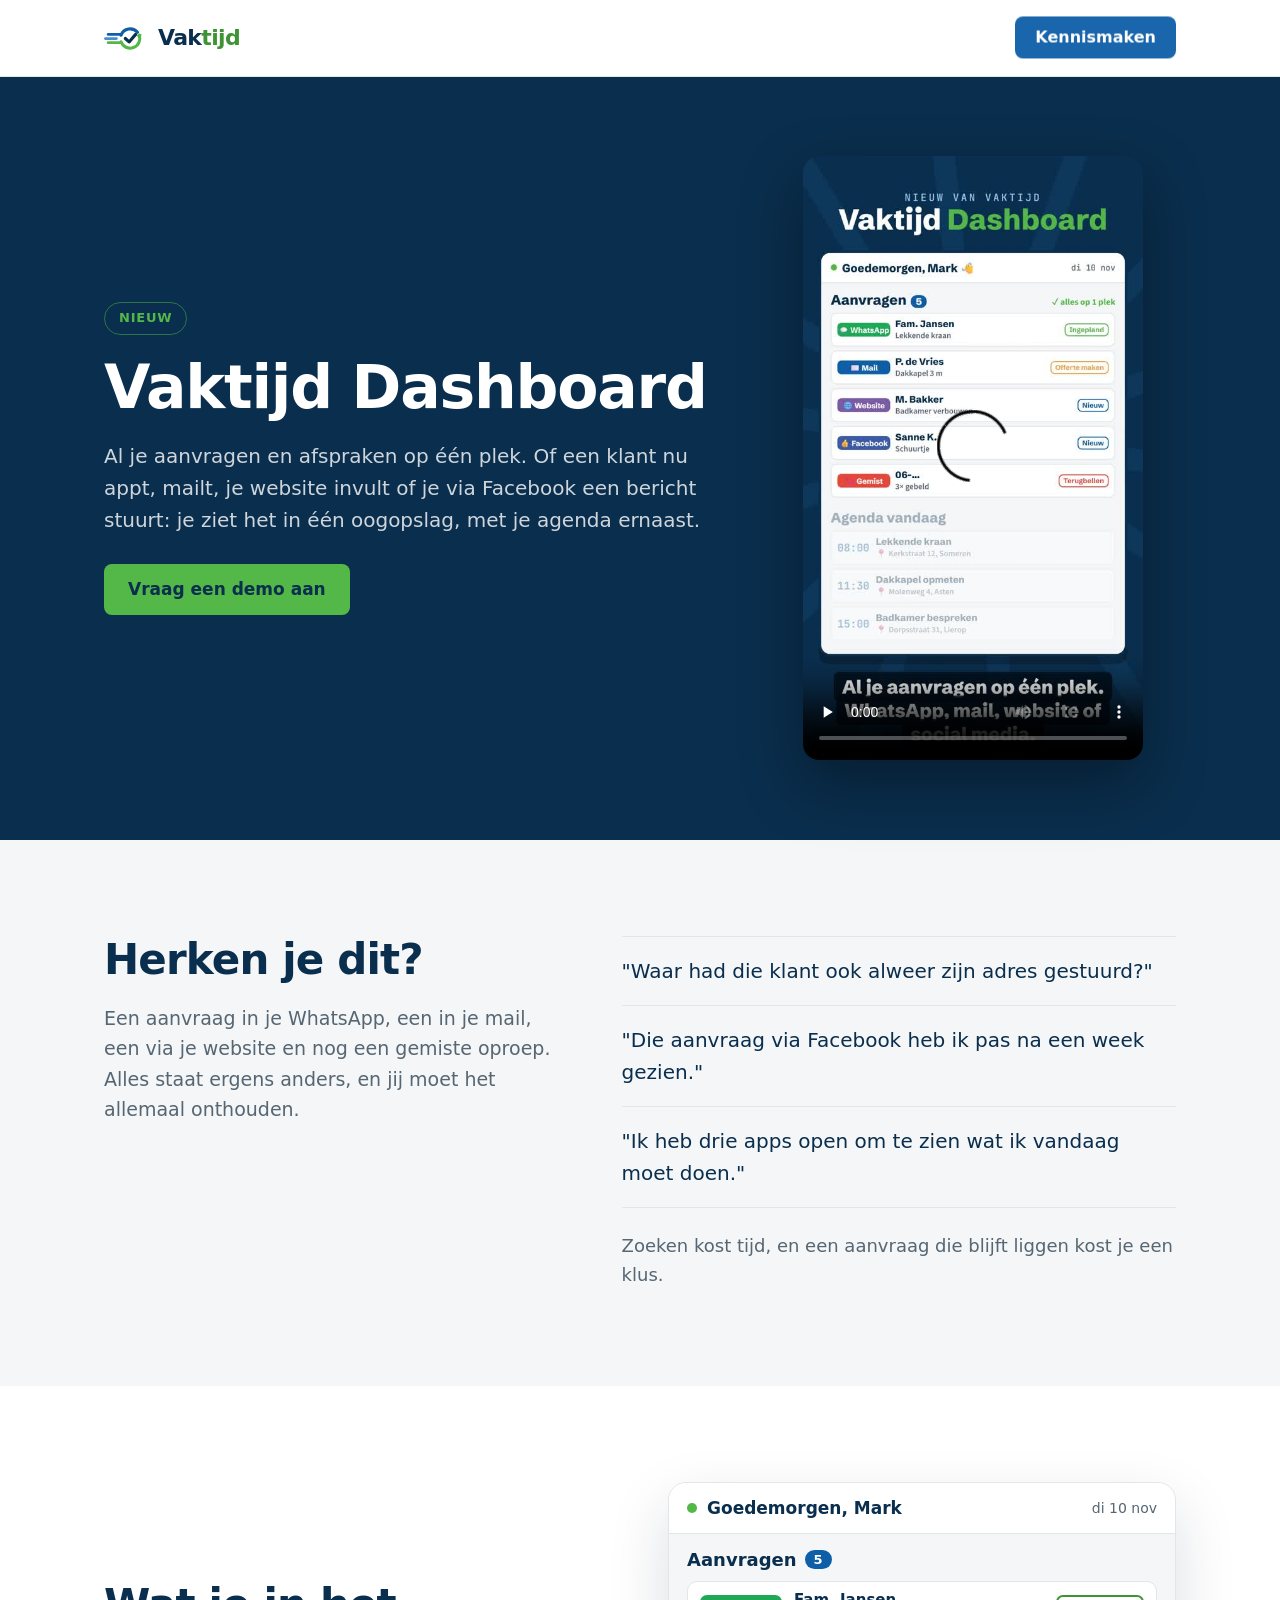
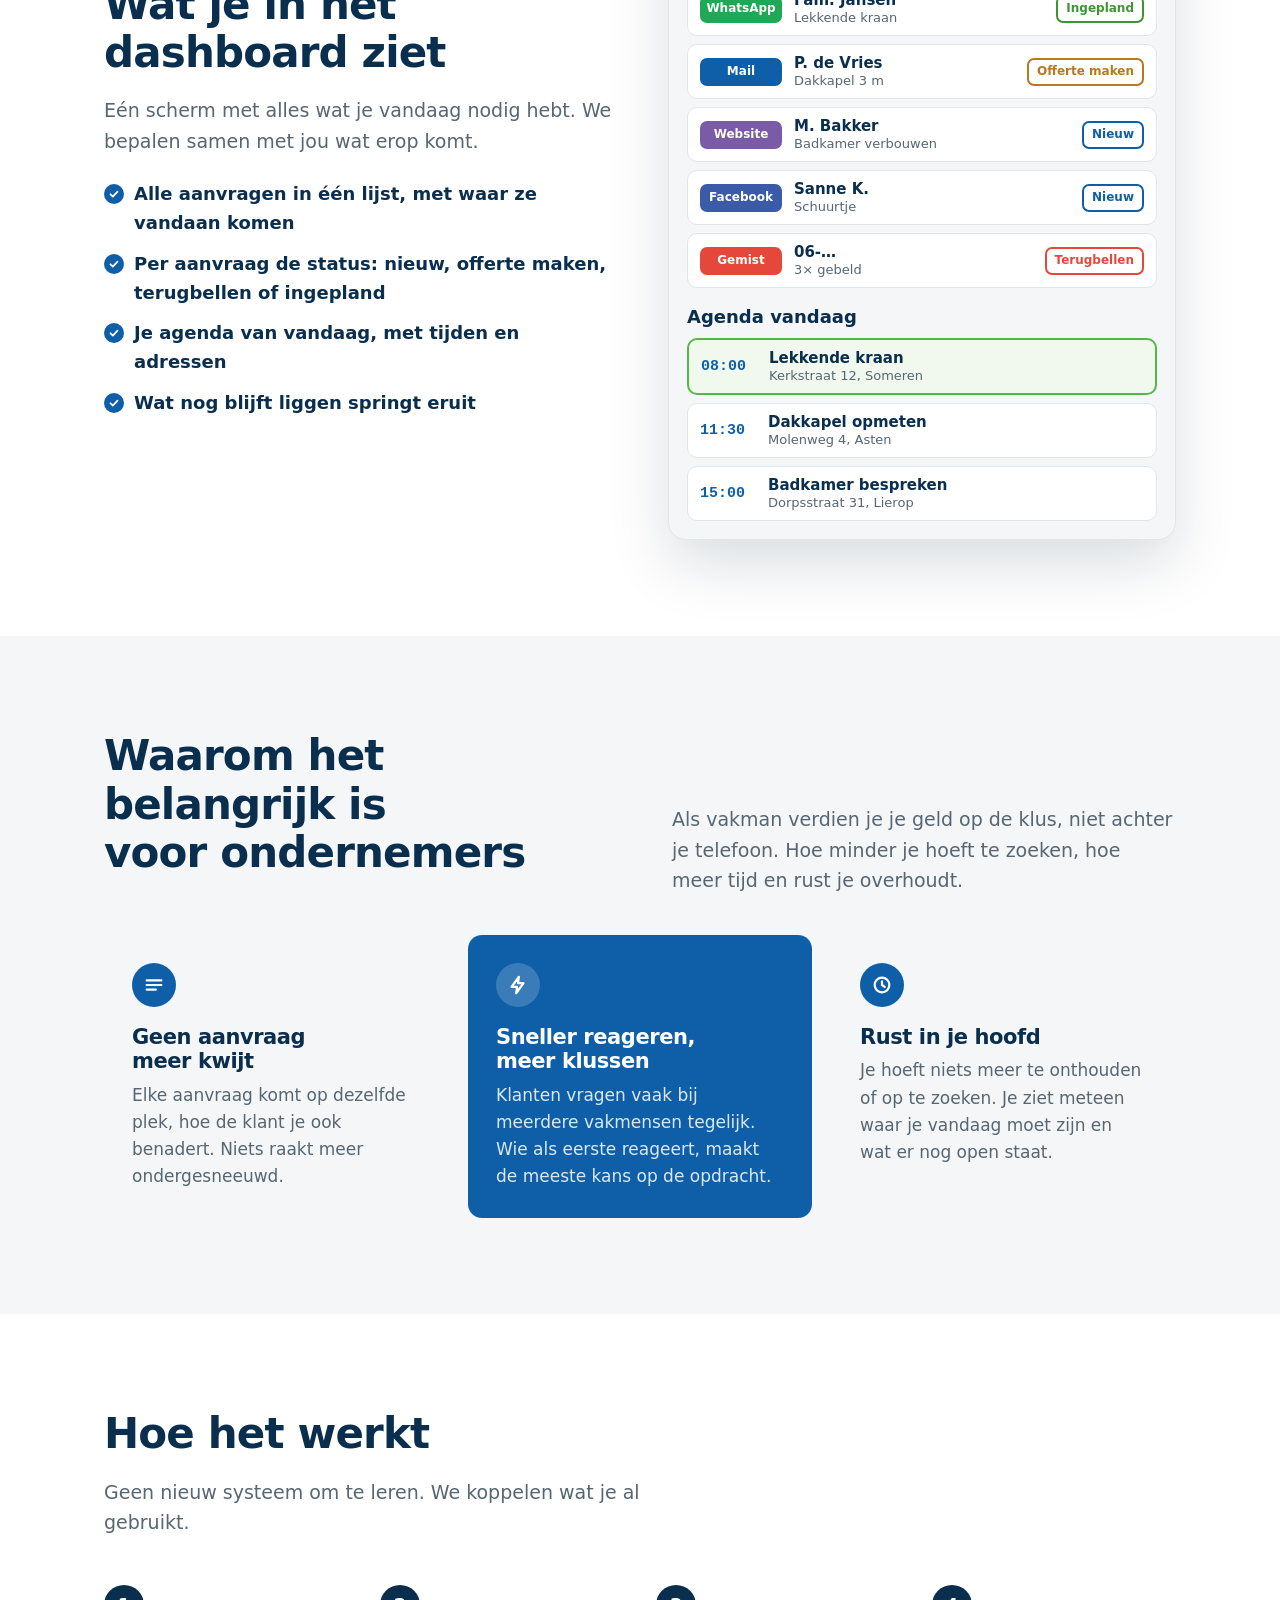
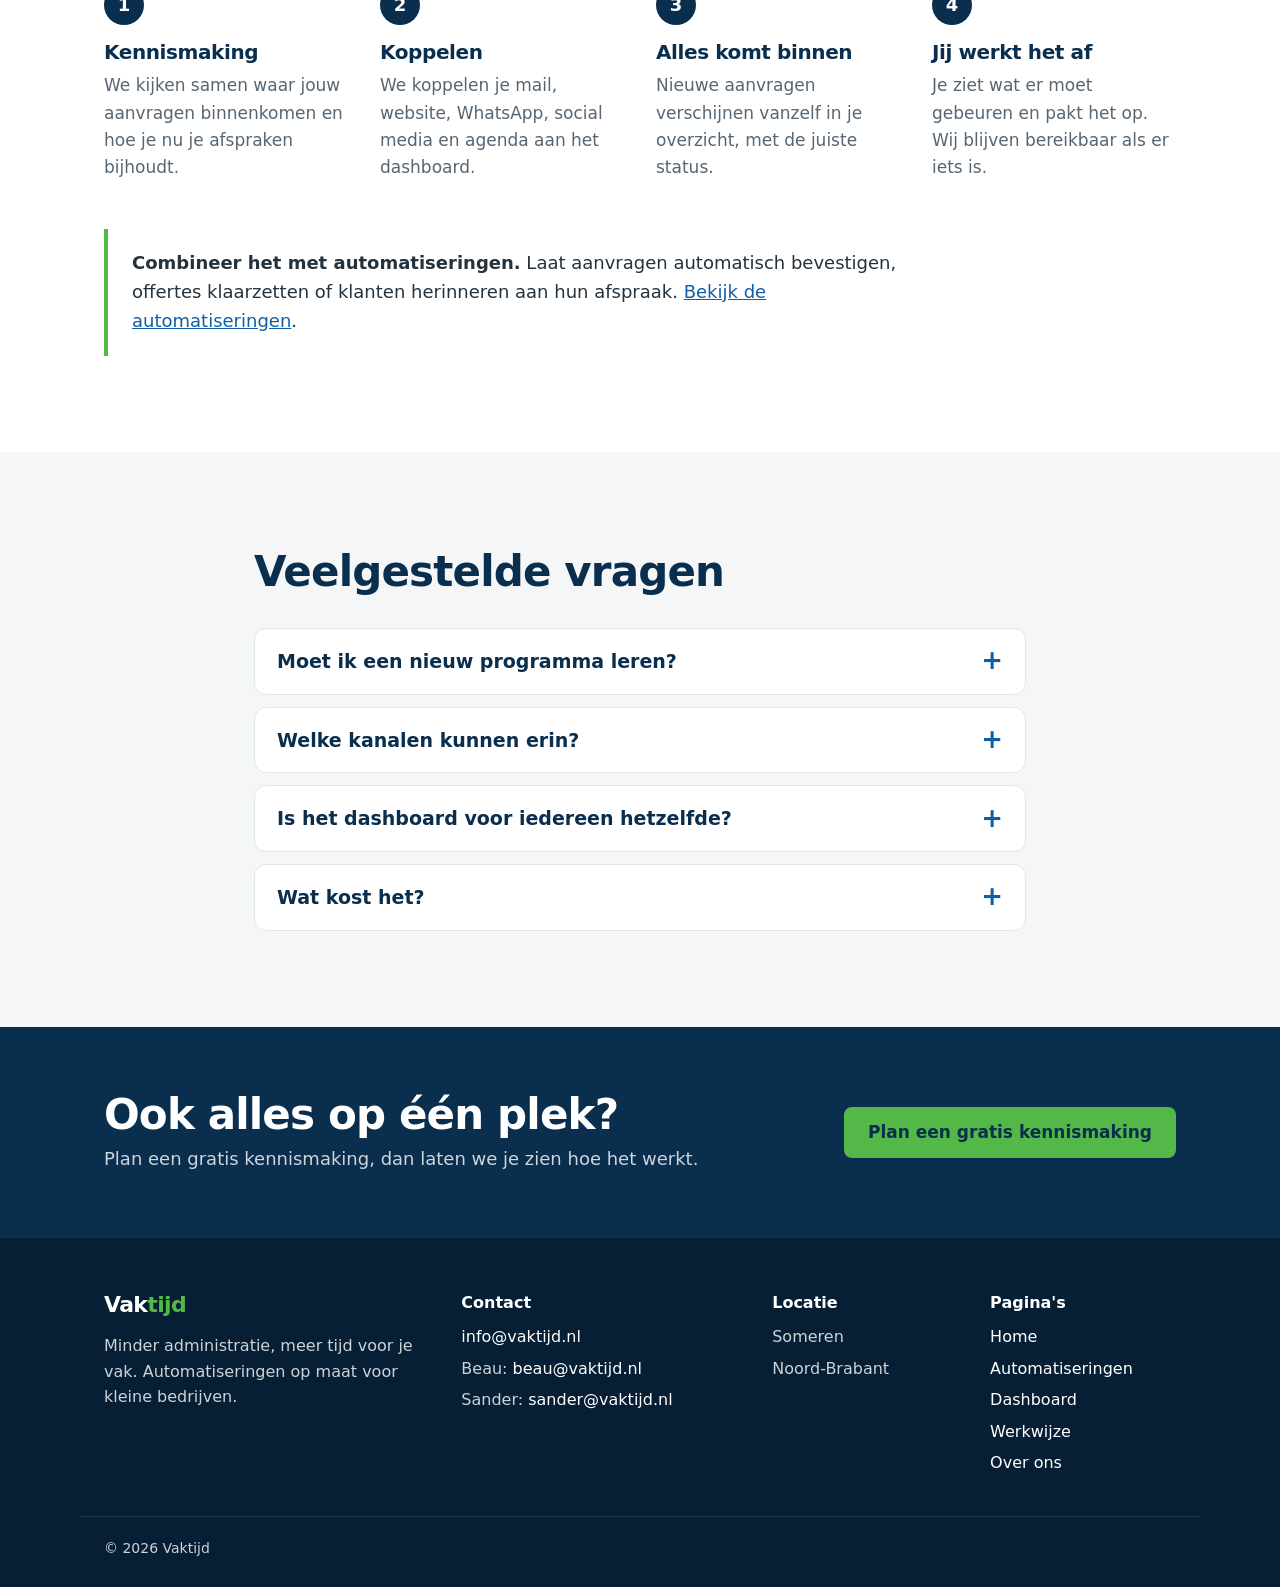
==== dashboard.html @ f00e69e8 "Nieuwe pagina's: Automatiseringen en Vaktijd Dashboard (met uitlegvideo), links in menu, footer en s" ====
<!DOCTYPE html>
<html lang="nl">
<head>
<meta charset="UTF-8">
<meta name="viewport" content="width=device-width, initial-scale=1">
<meta http-equiv="Content-Security-Policy" content="default-src 'self'; script-src 'self' https://static.cloudflareinsights.com; style-src 'self' https://fonts.googleapis.com; font-src https://fonts.gstatic.com; img-src 'self' data:; media-src 'self'; connect-src https://hook.eu1.make.com https://cloudflareinsights.com; form-action 'none'; base-uri 'self'; object-src 'none'; frame-src 'none'">
<meta name="referrer" content="strict-origin-when-cross-origin">
<meta name="theme-color" content="#0A2E4D">
<title>Vaktijd Dashboard: al je aanvragen en afspraken op één plek | Vaktijd</title>
<meta name="description" content="Aanvragen via WhatsApp, mail, je website en Facebook, plus je agenda: het Vaktijd Dashboard zet alles op één plek. Op maat gemaakt voor vakbedrijven en zzp'ers.">
<meta property="og:type" content="website">
<meta property="og:title" content="Vaktijd Dashboard: al je aanvragen en afspraken op één plek">
<meta property="og:description" content="Aanvragen via WhatsApp, mail, je website en Facebook, plus je agenda: het Vaktijd Dashboard zet alles op één plek. Op maat gemaakt voor vakbedrijven en zzp'ers.">
<link rel="canonical" href="https://vaktijd.nl/dashboard.html">
<meta property="og:url" content="https://vaktijd.nl/dashboard.html">
<meta property="og:site_name" content="Vaktijd">
<meta property="og:locale" content="nl_NL">
<meta property="og:image" content="https://vaktijd.nl/assets/vaktijd-share.jpg">
<meta property="og:image:width" content="1200">
<meta property="og:image:height" content="630">
<meta name="twitter:card" content="summary_large_image">
<link rel="icon" type="image/svg+xml" href="data:image/svg+xml,%3Csvg xmlns='http://www.w3.org/2000/svg' viewBox='0 0 64 48'%3E%3Cpath d='M24.8 19.2A14 14 0 0 1 48.7 15' fill='none' stroke='%230F5FA8' stroke-width='5' stroke-linecap='round'/%3E%3Cpath d='M24.8 28.8A14 14 0 1 0 51.2 19.2' fill='none' stroke='%2353B848' stroke-width='5' stroke-linecap='round'/%3E%3Cpath d='M31 24l5.5 5L46 18' fill='none' stroke='%230A2E4D' stroke-width='5' stroke-linecap='round' stroke-linejoin='round'/%3E%3C/svg%3E">
<link rel="preconnect" href="https://fonts.googleapis.com">
<link rel="preconnect" href="https://fonts.gstatic.com" crossorigin>
<link href="https://fonts.googleapis.com/css2?family=Schibsted+Grotesk:wght@600;700;800&family=Source+Sans+3:wght@400;600;700&display=swap" rel="stylesheet">
<link rel="stylesheet" href="style.css">
</head>
<body>

<header class="nav solid" id="nav">
  <div class="wrap nav-inner">
    <a href="./" class="brand" aria-label="Vaktijd, naar de homepage">
      <svg viewBox="0 0 64 48" aria-hidden="true">
        <path d="M6 18h17" fill="none" stroke-width="4" stroke-linecap="round" stroke="#0F5FA8"/>
        <path d="M2 24h16" fill="none" stroke-width="4" stroke-linecap="round" stroke="#4A8FD0"/>
        <path d="M6 30h17" fill="none" stroke-width="4" stroke-linecap="round" stroke="#53B848"/>
        <path d="M24.8 19.2A14 14 0 0 1 48.7 15" fill="none" stroke="#0F5FA8" stroke-width="4.5" stroke-linecap="round"/>
        <path d="M24.8 28.8A14 14 0 1 0 51.2 19.2" fill="none" stroke="#53B848" stroke-width="4.5" stroke-linecap="round"/>
        <path d="M47 19.5l7.5-2.5-1 8z" fill="#53B848"/>
        <path class="check-mark" d="M31 24l5.5 5L46 18" fill="none" stroke-width="4.5" stroke-linecap="round" stroke-linejoin="round"/>
      </svg>
      <span class="wordmark">Vak<span>tijd</span></span>
    </a>
    <button class="menu-toggle" id="menuToggle" type="button" aria-expanded="false" aria-controls="navLinks" aria-label="Menu openen"><span></span><span></span></button>
    <nav class="nav-links" id="navLinks" aria-label="Hoofdmenu">
      <a href="automatiseringen.html">Automatiseringen</a>
      <a href="dashboard.html" aria-current="page">Dashboard</a>
      <a href="werkwijze.html">Werkwijze</a>
      <a href="over-ons.html">Over ons</a>
      <a href="./#contact" class="btn btn-green">Kennismaken</a>
    </nav>
  </div>
</header>

<main id="top" class="subpage">

<section class="page-head page-head-plain">
  <div class="wrap dash-head">
    <div>
      <span class="pill pill-dark">Nieuw</span>
      <h1>Vaktijd Dashboard</h1>
      <p class="lead">Al je aanvragen en afspraken op één plek. Of een klant nu appt, mailt, je website invult of je via Facebook een bericht stuurt: je ziet het in één oogopslag, met je agenda ernaast.</p>
      <a href="./#contact" class="btn btn-green">Vraag een demo aan</a>
    </div>
    <div class="video-tall">
      <video controls preload="none" playsinline poster="assets/vaktijd-dashboard-poster.jpg">
        <source src="assets/vaktijd-dashboard.mp4" type="video/mp4">
        Je browser kan deze video niet afspelen.
      </video>
    </div>
  </div>
</section>

<section id="herken" class="soft">
  <div class="wrap two-col">
    <div>
      <h2>Herken je dit?</h2>
      <p class="intro">Een aanvraag in je WhatsApp, een in je mail, een via je website en nog een gemiste oproep. Alles staat ergens anders, en jij moet het allemaal onthouden.</p>
    </div>
    <div>
      <ul class="quotes">
        <li>"Waar had die klant ook alweer zijn adres gestuurd?"</li>
        <li>"Die aanvraag via Facebook heb ik pas na een week gezien."</li>
        <li>"Ik heb drie apps open om te zien wat ik vandaag moet doen."</li>
      </ul>
      <p class="quotes-end">Zoeken kost tijd, en een aanvraag die blijft liggen kost je een klus.</p>
    </div>
  </div>
</section>

<section id="wat">
  <div class="wrap dash-what">
    <div>
      <h2>Wat je in het dashboard ziet</h2>
      <p class="intro">Eén scherm met alles wat je vandaag nodig hebt. We bepalen samen met jou wat erop komt.</p>
      <ul class="checks checks-1">
        <li>Alle aanvragen in één lijst, met waar ze vandaan komen</li>
        <li>Per aanvraag de status: nieuw, offerte maken, terugbellen of ingepland</li>
        <li>Je agenda van vandaag, met tijden en adressen</li>
        <li>Wat nog blijft liggen springt eruit</li>
      </ul>
    </div>
    <div class="dash-mock" aria-label="Voorbeeld van het Vaktijd Dashboard" role="img">
      <div class="dm-bar"><span class="dm-dot"></span><b>Goedemorgen, Mark</b><span class="dm-date">di 10 nov</span></div>
      <div class="dm-body">
        <div class="dm-title">Aanvragen <span class="dm-count">5</span></div>
        <div class="dm-row"><span class="dm-src dm-wa">WhatsApp</span><span class="dm-main"><b>Fam. Jansen</b><small>Lekkende kraan</small></span><span class="dm-status dm-ok">Ingepland</span></div>
        <div class="dm-row"><span class="dm-src dm-mail">Mail</span><span class="dm-main"><b>P. de Vries</b><small>Dakkapel 3 m</small></span><span class="dm-status dm-warn">Offerte maken</span></div>
        <div class="dm-row"><span class="dm-src dm-web">Website</span><span class="dm-main"><b>M. Bakker</b><small>Badkamer verbouwen</small></span><span class="dm-status">Nieuw</span></div>
        <div class="dm-row"><span class="dm-src dm-fb">Facebook</span><span class="dm-main"><b>Sanne K.</b><small>Schuurtje</small></span><span class="dm-status">Nieuw</span></div>
        <div class="dm-row"><span class="dm-src dm-tel">Gemist</span><span class="dm-main"><b>06-…</b><small>3× gebeld</small></span><span class="dm-status dm-alert">Terugbellen</span></div>
        <div class="dm-title dm-title-2">Agenda vandaag</div>
        <div class="dm-row dm-agenda dm-now"><span class="dm-time">08:00</span><span class="dm-main"><b>Lekkende kraan</b><small>Kerkstraat 12, Someren</small></span></div>
        <div class="dm-row dm-agenda"><span class="dm-time">11:30</span><span class="dm-main"><b>Dakkapel opmeten</b><small>Molenweg 4, Asten</small></span></div>
        <div class="dm-row dm-agenda"><span class="dm-time">15:00</span><span class="dm-main"><b>Badkamer bespreken</b><small>Dorpsstraat 31, Lierop</small></span></div>
      </div>
    </div>
  </div>
</section>

<section id="waarom" class="soft">
  <div class="wrap">
    <div class="values-head">
      <h2>Waarom het belangrijk is voor ondernemers</h2>
      <p class="intro">Als vakman verdien je je geld op de klus, niet achter je telefoon. Hoe minder je hoeft te zoeken, hoe meer tijd en rust je overhoudt.</p>
    </div>
    <div class="values">
      <article class="value">
        <span class="value-icon"><svg viewBox="0 0 24 24" fill="none" stroke="currentColor" stroke-width="2.4" stroke-linecap="round" stroke-linejoin="round" aria-hidden="true"><path d="M4 7h16M4 12h16M4 17h10"/></svg></span>
        <h3>Geen aanvraag meer kwijt</h3>
        <p>Elke aanvraag komt op dezelfde plek, hoe de klant je ook benadert. Niets raakt meer ondergesneeuwd.</p>
      </article>
      <article class="value value-accent">
        <span class="value-icon"><svg viewBox="0 0 24 24" fill="none" stroke="currentColor" stroke-width="2.4" stroke-linecap="round" stroke-linejoin="round" aria-hidden="true"><path d="M13 3L5 14h6l-1 7 8-11h-6z"/></svg></span>
        <h3>Sneller reageren, meer klussen</h3>
        <p>Klanten vragen vaak bij meerdere vakmensen tegelijk. Wie als eerste reageert, maakt de meeste kans op de opdracht.</p>
      </article>
      <article class="value">
        <span class="value-icon"><svg viewBox="0 0 24 24" fill="none" stroke="currentColor" stroke-width="2.4" stroke-linecap="round" stroke-linejoin="round" aria-hidden="true"><circle cx="12" cy="12" r="8"/><path d="M12 8v4l3 2"/></svg></span>
        <h3>Rust in je hoofd</h3>
        <p>Je hoeft niets meer te onthouden of op te zoeken. Je ziet meteen waar je vandaag moet zijn en wat er nog open staat.</p>
      </article>
    </div>
  </div>
</section>

<section id="hoe">
  <div class="wrap">
    <h2>Hoe het werkt</h2>
    <p class="intro">Geen nieuw systeem om te leren. We koppelen wat je al gebruikt.</p>
    <ol class="steps">
      <li><h3>Kennismaking</h3><p>We kijken samen waar jouw aanvragen binnenkomen en hoe je nu je afspraken bijhoudt.</p></li>
      <li><h3>Koppelen</h3><p>We koppelen je mail, website, WhatsApp, social media en agenda aan het dashboard.</p></li>
      <li><h3>Alles komt binnen</h3><p>Nieuwe aanvragen verschijnen vanzelf in je overzicht, met de juiste status.</p></li>
      <li><h3>Jij werkt het af</h3><p>Je ziet wat er moet gebeuren en pakt het op. Wij blijven bereikbaar als er iets is.</p></li>
    </ol>
    <p class="note"><strong>Combineer het met automatiseringen.</strong> Laat aanvragen automatisch bevestigen, offertes klaarzetten of klanten herinneren aan hun afspraak. <a href="automatiseringen.html">Bekijk de automatiseringen</a>.</p>
  </div>
</section>

<section id="vragen" class="soft">
  <div class="wrap faq-wrap">
    <h2>Veelgestelde vragen</h2>
    <div class="faq">
      <details>
        <summary>Moet ik een nieuw programma leren?</summary>
        <p>Nee. Je blijft werken met de programma's die je al hebt. Het dashboard zet alleen alles op één plek, zodat je niet meer hoeft te zoeken.</p>
      </details>
      <details>
        <summary>Welke kanalen kunnen erin?</summary>
        <p>Denk aan je mail, het formulier op je website, WhatsApp, berichten via Facebook of Instagram en je agenda. Bij de kennismaking kijken we welke kanalen jij gebruikt.</p>
      </details>
      <details>
        <summary>Is het dashboard voor iedereen hetzelfde?</summary>
        <p>Nee, we maken het op maat. Een schilder heeft iets anders nodig dan een installateur of hovenier. We zetten erop wat voor jou belangrijk is.</p>
      </details>
      <details>
        <summary>Wat kost het?</summary>
        <p>Dat hangt af van wat je wilt koppelen. Je krijgt vooraf een voorstel met een vaste prijs, dus je weet waar je aan toe bent. De kennismaking is gratis.</p>
      </details>
    </div>
  </div>
</section>

<section class="cta-band">
  <div class="wrap cta-inner">
    <div>
      <h2>Ook alles op één plek?</h2>
      <p>Plan een gratis kennismaking, dan laten we je zien hoe het werkt.</p>
    </div>
    <a href="./#contact" class="btn btn-green">Plan een gratis kennismaking</a>
  </div>
</section>

</main>

<footer class="site-foot">
  <div class="wrap foot-grid">
    <div class="foot-brand">
      <span class="wordmark">Vak<span>tijd</span></span>
      <p>Minder administratie, meer tijd voor je vak. Automatiseringen op maat voor kleine bedrijven.</p>
    </div>
    <div>
      <h3>Contact</h3>
      <ul>
        <li><a href="mailto:info@vaktijd.nl">info@vaktijd.nl</a></li>
        <li>Beau: <a href="mailto:beau@vaktijd.nl">beau@vaktijd.nl</a></li>
        <li>Sander: <a href="mailto:sander@vaktijd.nl">sander@vaktijd.nl</a></li>
      </ul>
    </div>
    <div>
      <h3>Locatie</h3>
      <ul>
        <li>Someren</li>
        <li>Noord-Brabant</li>
      </ul>
    </div>
    <div>
      <h3>Pagina's</h3>
      <ul>
        <li><a href="./">Home</a></li>
        <li><a href="automatiseringen.html">Automatiseringen</a></li>
        <li><a href="dashboard.html">Dashboard</a></li>
        <li><a href="werkwijze.html">Werkwijze</a></li>
        <li><a href="over-ons.html">Over ons</a></li>
      </ul>
    </div>
  </div>
  <div class="wrap foot-bottom">© 2026 Vaktijd</div>
</footer>

<script src="main.js" defer></script>
<!-- Cloudflare Web Analytics --><script type='module' src='https://static.cloudflareinsights.com/beacon.min.js' data-cf-beacon='{"token": "0d599b2159404e5b96f59f497e83c845"}'></script><!-- End Cloudflare Web Analytics -->
</body>
</html>
---- style.css ----
:root{
  --ink:#0A2E4D;
  --ink-deep:#071F35;
  --blue:#0F5FA8;
  --blue-dark:#0B4C87;
  --blue-light:#4A8FD0;
  --green:#53B848;
  --green-dark:#3E9435;
  --text:#24323D;
  --muted:#566673;
  --soft:#F4F6F7;
  --line:#E1E6E9;
  --white:#FFFFFF;
  --on-dark:rgba(255,255,255,.8);
  --ease:cubic-bezier(0.23,1,0.32,1);
}
*{margin:0;padding:0;box-sizing:border-box;}
html{scroll-behavior:smooth;}
body{
  background:var(--white);
  color:var(--text);
  font-family:'Source Sans 3',system-ui,sans-serif;
  font-size:18px;
  line-height:1.6;
  overflow-x:hidden;
  -webkit-font-smoothing:antialiased;
}
h1,h2,h3{
  font-family:'Schibsted Grotesk',system-ui,sans-serif;
  color:var(--ink);
  line-height:1.15;
  letter-spacing:-0.02em;
  text-wrap:balance;
}
a{color:var(--blue);-webkit-tap-highlight-color:transparent;}
button{font-family:inherit;-webkit-tap-highlight-color:transparent;}
:focus-visible{outline:3px solid var(--green);outline-offset:3px;}
::selection{background:var(--green);color:var(--ink);}
.wrap{max-width:1120px;margin:0 auto;padding:0 24px;}
section{padding:96px 0;scroll-margin-top:72px;}
.soft{background:var(--soft);}

/* ---------- Knoppen ---------- */
.btn{
  display:inline-block;
  font:600 17px/1 'Source Sans 3',system-ui,sans-serif;
  padding:15px 22px;
  border-radius:8px;
  text-decoration:none;
  border:2px solid transparent;
  cursor:pointer;
  transition:background-color .25s, color .25s, border-color .25s;
}
.btn-primary{background:var(--blue);color:var(--white);}
.btn-primary:hover{background:var(--blue-dark);}
.btn-green{background:var(--green);color:var(--ink);}
.btn-green:hover{background:transparent;color:var(--green);border-color:var(--green);}
.btn-text{
  color:var(--green);
  padding:12px 0;
  font:600 17px/1 'Source Sans 3',system-ui,sans-serif;
  text-decoration:underline;
  text-decoration-thickness:1px;
  text-underline-offset:7px;
  transition:color .25s, opacity .25s;
}
.btn-text:hover{color:var(--white);opacity:.85;}

/* ---------- Navigatie ---------- */
.nav{
  position:fixed;top:0;left:0;right:0;z-index:100;
  background:linear-gradient(to bottom, rgba(7,31,53,.85), rgba(7,31,53,.35) 65%, transparent);
  transition:background-color .3s, box-shadow .3s;
}
.nav-inner{display:flex;align-items:center;justify-content:space-between;height:76px;gap:24px;}
.brand{display:flex;align-items:center;gap:10px;text-decoration:none;}
.brand svg{width:44px;height:33px;}
.wordmark{font:800 22px/1 'Schibsted Grotesk',system-ui,sans-serif;color:var(--white);letter-spacing:-0.03em;transition:color .3s;}
.wordmark span{color:var(--green);}
.nav-links{display:flex;align-items:center;gap:28px;}
.nav-links a{color:var(--white);opacity:.85;text-decoration:none;font-weight:600;font-size:16px;transition:color .25s, opacity .25s;}
.nav-links a:hover{opacity:1;color:var(--green);}
.nav-links .btn{opacity:1;color:var(--ink);padding:11px 18px;font-size:16px;}
.nav-links .btn:hover{color:var(--green);}
.check-mark{stroke:var(--white);transition:stroke .3s;}
.menu-toggle{display:none;}

.nav.solid{background:var(--white);box-shadow:0 1px 0 var(--line);}
.nav.solid .wordmark{color:var(--ink);}
.nav.solid .wordmark span{color:var(--green-dark);}
.nav.solid .check-mark{stroke:var(--ink);}
.nav.solid .nav-links a{color:var(--text);opacity:1;}
.nav.solid .nav-links a:hover{color:var(--blue);}
.nav.solid .nav-links .btn{background:var(--blue);color:var(--white);}
.nav.solid .nav-links .btn:hover{background:var(--blue-dark);border-color:transparent;color:var(--white);}

@media (prefers-reduced-motion:no-preference){
  .nav .brand{animation:navIn .6s var(--ease) .2s both;}
  .nav-links > *{animation:navIn .5s var(--ease) both;}
  .nav-links > :nth-child(1){animation-delay:.3s;}
  .nav-links > :nth-child(2){animation-delay:.4s;}
  .nav-links > :nth-child(3){animation-delay:.5s;}
  .nav-links > :nth-child(4){animation-delay:.7s;}
}
@keyframes navIn{from{opacity:0;transform:translateY(-12px);}to{opacity:1;transform:none;}}

/* ---------- Filmische opening ---------- */
.stage{
  position:relative;
  width:100%;
  height:100vh;
  height:100svh;
  min-height:360px;
  overflow:clip;
  background:var(--ink);
  color:var(--white);
  padding:0;
}
.scene{
  position:absolute;inset:0;
  width:100%;height:100%;
  pointer-events:none;
  z-index:1;
  display:block;
}
.panels{position:absolute;inset:0;z-index:3;overflow:clip;pointer-events:none;}
.panel{
  position:absolute;inset:0;
  display:flex;
  isolation:isolate;
  opacity:0;
  transition:opacity .4s ease;
}
.panel.is-active{opacity:1;pointer-events:auto;}
.panel::before{content:'';position:absolute;inset:0;z-index:-1;pointer-events:none;}
.panel-1{align-items:flex-end;justify-content:flex-start;}
.panel-1::before{background:radial-gradient(ellipse at bottom left, rgba(7,31,53,.92), rgba(7,31,53,.55) 28%, transparent 63%);}
.panel-2{align-items:flex-start;justify-content:flex-start;padding-top:76px;}
.panel-2::before{background:radial-gradient(ellipse at top left, rgba(7,31,53,.88), rgba(7,31,53,.45) 26%, transparent 62%);}
.panel-3{align-items:flex-end;justify-content:flex-start;}
.panel-3::before{background:radial-gradient(ellipse at bottom left, rgba(7,31,53,.92), rgba(7,31,53,.55) 28%, transparent 63%);}

.panel-content{position:relative;isolation:isolate;width:660px;max-width:100%;padding:64px 64px 88px;}
.panel-2 .panel-content{padding:40px 64px 64px;}
.panel-content::before{
  content:'';position:absolute;inset:0 -16px;z-index:-1;pointer-events:none;
  filter:blur(16px);
  background:radial-gradient(ellipse, rgba(7,31,53,.9) 22%, rgba(7,31,53,.72) 48%, transparent 76%);
}
.panel h1,.panel h2{
  color:var(--white);
  font-weight:800;
  font-size:clamp(2.4rem, 3.6vw, 3.4rem);
  line-height:1.06;
  margin-bottom:20px;
}
.panel h1 em,.panel h2 em{font-style:normal;color:var(--green);}
.panel p{color:var(--on-dark);font-size:clamp(1.05rem,1.25vw,1.2rem);line-height:1.6;max-width:30em;margin-bottom:28px;}

@media (prefers-reduced-motion:no-preference){
  .panel.is-active h1,.panel.is-active h2{animation:copyIn .6s var(--ease) .1s both;}
  .panel.is-active p{animation:copyIn .6s var(--ease) .25s both;}
  .panel.is-active .cta{animation:copyIn .6s var(--ease) .4s both;}
}
@keyframes copyIn{from{opacity:0;transform:translateY(20px);}to{opacity:1;transform:none;}}

/* ---------- Hoofdstuk-bediening ---------- */
.story-controls{
  position:absolute;right:40px;bottom:16px;z-index:8;
  display:flex;align-items:center;gap:14px;color:var(--green);
}
.chapters{display:flex;gap:8px;}
.chapter-btn{
  position:relative;width:40px;height:40px;border:0;background:transparent;cursor:pointer;
}
.chapter-btn::before,.chapter-btn .fill{
  content:'';position:absolute;left:0;right:0;top:19px;height:2px;background:var(--green);
}
.chapter-btn::before{opacity:.25;}
.chapter-btn[aria-current="step"]::before{opacity:.45;}
.chapter-btn .fill{transform-origin:left;transform:scaleX(0);transition:transform .2s linear;}
.play-btn{
  width:40px;height:40px;padding:10px;
  border:1px solid rgba(83,184,72,.35);
  background:rgba(7,31,53,.65);
  color:var(--green);
  border-radius:8px;
  cursor:pointer;
  display:flex;align-items:center;justify-content:center;
  transition:border-color .25s, background-color .25s;
}
.play-btn:hover{border-color:var(--green);background:var(--ink-deep);}
.play-btn svg{width:18px;height:18px;}
.play-btn[disabled]{opacity:.4;cursor:default;}

/* ---------- Beloftes onder de opening ---------- */
.promise-bar{padding:22px 0;border-bottom:1px solid var(--line);}
.promises{list-style:none;display:flex;flex-wrap:wrap;justify-content:center;gap:10px 40px;color:var(--text);font-weight:600;font-size:17px;}
.promises li{display:flex;align-items:center;gap:8px;}

/* ---------- Secties ---------- */
h2{font-size:clamp(30px,3.6vw,42px);font-weight:800;margin-bottom:18px;}
.intro{color:var(--muted);font-size:19px;max-width:32em;}
.two-col{display:grid;grid-template-columns:0.9fr 1.1fr;gap:64px;align-items:start;}
.quotes{list-style:none;}
.quotes li{font-size:20px;color:var(--ink);padding:18px 0;border-bottom:1px solid var(--line);}
.quotes li:first-child{border-top:1px solid var(--line);}
.quotes-end{margin-top:24px;color:var(--muted);}

.services{display:grid;grid-template-columns:repeat(3,1fr);gap:40px;margin-top:48px;}
.service{border-top:3px solid var(--ink);padding-top:22px;}
.service:nth-child(2){border-top-color:var(--blue);}
.service:nth-child(3){border-top-color:var(--green);}
.service h3{font-size:23px;margin-bottom:10px;}
.service p{color:var(--muted);}

.steps{list-style:none;counter-reset:stap;display:grid;grid-template-columns:repeat(4,1fr);gap:32px;margin-top:48px;}
.steps li{counter-increment:stap;}
.steps li::before{content:counter(stap);display:flex;align-items:center;justify-content:center;width:40px;height:40px;border-radius:50%;background:var(--ink);color:var(--white);font:700 18px/1 'Schibsted Grotesk',system-ui,sans-serif;margin-bottom:16px;}
.steps h3{font-size:20px;margin-bottom:8px;}
.steps p{color:var(--muted);font-size:17px;}
.note{margin-top:48px;padding:20px 24px;border-left:4px solid var(--green);background:var(--white);max-width:46em;}

/* ---------- Contact (homepage, direct onder de opening) ---------- */
.contact{background:var(--soft);}
.local h2{font-size:clamp(24px,2.6vw,32px);}
.local p{color:var(--muted);max-width:38em;}
.local p + p{margin-top:14px;}
.contact-grid{display:grid;grid-template-columns:0.85fr 1.15fr;gap:64px;align-items:start;}
.contact .promises{flex-direction:column;align-items:flex-start;justify-content:flex-start;gap:10px;margin-top:28px;}
.contact-direct{margin-top:28px;color:var(--muted);}
.contact-direct a{font-weight:600;}
.contact-form{background:var(--white);border:1px solid var(--line);border-radius:14px;padding:32px;}
.cf-grid{display:grid;grid-template-columns:1fr 1fr;gap:16px;margin-bottom:20px;}
.cf-grid label{display:flex;flex-direction:column;gap:6px;font-size:16px;font-weight:600;color:var(--ink);}
.cf-grid .cf-full{grid-column:1 / -1;}
.cf-grid input,.cf-grid textarea{font:400 17px/1.4 'Source Sans 3',system-ui,sans-serif;padding:12px 14px;border-radius:6px;border:1px solid #C9D2D8;background:var(--white);color:var(--text);transition:border-color .2s;}
.cf-grid input:focus,.cf-grid textarea:focus{border-color:var(--blue);}
.cf-grid textarea{resize:vertical;}
.cf-hp{position:absolute;left:-9999px;width:1px;height:1px;overflow:hidden;}
.cf-status{min-height:26px;margin-top:14px;color:var(--ink);}
.cf-privacy{margin-top:6px;font-size:14px;color:var(--muted);line-height:1.5;}

/* ---------- Subpagina's ---------- */
.subpage{padding-top:76px;}
.pill{display:inline-block;font-size:13px;font-weight:700;letter-spacing:.06em;text-transform:uppercase;color:var(--ink);border:1px solid var(--ink);border-radius:999px;padding:5px 14px;margin-bottom:18px;}
.pill-dark{color:var(--green);border-color:rgba(83,184,72,.5);}
.btn-outline{border-color:var(--blue);color:var(--blue);background:transparent;}
.btn-outline:hover{background:var(--blue);color:var(--white);}

.page-head{background:var(--ink);color:var(--white);padding:80px 0 140px;}
.page-head h1{color:var(--white);font-size:clamp(38px,5vw,60px);font-weight:800;margin-bottom:18px;}
.lead{font-size:20px;color:var(--on-dark);max-width:34em;}

.video-section{padding:0;}
.video-frame{margin-top:-96px;border-radius:16px;overflow:hidden;background:var(--ink-deep);box-shadow:0 24px 60px rgba(7,31,53,.25);aspect-ratio:16/9;}
.video-frame video{display:block;width:100%;height:100%;object-fit:cover;}
.video-caption{margin-top:14px;color:var(--muted);font-size:16px;text-align:center;}

.cta-band{background:var(--ink);color:var(--white);padding:64px 0;}
.cta-inner{display:flex;align-items:center;justify-content:space-between;gap:24px 48px;flex-wrap:wrap;}
.cta-band h2{color:var(--white);margin-bottom:6px;}
.cta-band p{color:var(--on-dark);}

/* Over ons */
.about-top{padding:40px 0 80px;}
.about-card{display:grid;grid-template-columns:1.05fr .95fr;gap:56px;align-items:stretch;background:var(--soft);border-radius:20px;padding:48px;}
.about-copy h1{font-size:clamp(36px,4.4vw,52px);font-weight:800;margin-bottom:18px;}
.about-copy > p{color:var(--muted);margin-bottom:14px;max-width:34em;}
.about-actions{display:flex;flex-wrap:wrap;gap:12px;margin:28px 0 36px;}
.stats{display:grid;grid-template-columns:repeat(3,1fr);gap:24px;border-top:1px solid var(--line);padding-top:28px;}
.stats dt{font:800 clamp(28px,3vw,38px)/1.1 'Schibsted Grotesk',system-ui,sans-serif;color:var(--ink);letter-spacing:-0.02em;}
.stats dd{color:var(--muted);font-size:15px;line-height:1.4;margin-top:6px;}

.portrait{position:relative;border-radius:16px;overflow:hidden;min-height:340px;aspect-ratio:4/5;background:radial-gradient(circle at 70% 25%, #0F3B61, var(--ink) 55%, var(--ink-deep));display:flex;align-items:center;justify-content:center;color:var(--white);}
.portrait b{font:800 120px/1 'Schibsted Grotesk',system-ui,sans-serif;letter-spacing:-0.04em;opacity:.9;}
.portrait span{position:absolute;left:20px;bottom:16px;font-size:14px;color:var(--on-dark);}
.portrait-photo{background:#D5D8DB;}
.portrait-photo img{position:absolute;inset:0;width:100%;height:100%;object-fit:cover;object-position:50% 25%;}
.portrait-duo{aspect-ratio:auto;}
.portrait-duo svg{width:46%;max-width:220px;}
.brand-panel{flex-direction:column;gap:28px;padding:32px;text-align:center;}
.brand-slogan{font:800 clamp(22px,2.2vw,28px)/1.2 'Schibsted Grotesk',system-ui,sans-serif;letter-spacing:-0.02em;color:var(--white);}
.brand-slogan em{font-style:normal;color:var(--green);}

.person{padding:80px 0;}
.person-grid{display:grid;grid-template-columns:.85fr 1.15fr;gap:64px;align-items:center;}
.person-flip > .portrait{order:2;}
.person-grid p{color:var(--muted);max-width:34em;}
.person-grid h2 + p ~ p{margin-top:12px;}
.checks{list-style:none;display:grid;grid-template-columns:1fr 1fr;gap:12px 24px;margin:24px 0;}
.checks li{display:flex;align-items:center;gap:10px;color:var(--blue);font-weight:600;}
.checks li::before{content:'';flex:none;width:20px;height:20px;border-radius:50%;background:var(--blue) url("data:image/svg+xml,%3Csvg xmlns='http://www.w3.org/2000/svg' viewBox='0 0 24 24'%3E%3Cpath d='M6 12.5l4 4L18 8' fill='none' stroke='white' stroke-width='3' stroke-linecap='round' stroke-linejoin='round'/%3E%3C/svg%3E") center/14px no-repeat;}
.person-mail a{font-weight:600;}

.values-head{display:grid;grid-template-columns:1fr 1fr;gap:24px 64px;align-items:end;margin-bottom:40px;}
.values{display:grid;grid-template-columns:repeat(3,1fr);gap:20px;}
.value{background:var(--soft);border-radius:14px;padding:28px;}
.value h3{font-size:21px;margin:18px 0 8px;}
.value p{color:var(--muted);font-size:17px;}
.value-icon{display:flex;align-items:center;justify-content:center;width:44px;height:44px;border-radius:50%;background:var(--blue);color:var(--white);}
.value-icon svg{width:22px;height:22px;}
.value-accent{background:var(--blue);}
.value-accent h3{color:var(--white);}
.value-accent p{color:rgba(255,255,255,.85);}
.value-accent .value-icon{background:rgba(255,255,255,.18);}

/* Automatiseringen + Dashboard */
.page-head-plain{padding:80px 0;}
.steps-3{grid-template-columns:repeat(3,1fr);}
.auto-grid{display:grid;grid-template-columns:repeat(3,1fr);gap:20px;margin-top:48px;}
.auto-card{background:var(--white);border:1px solid var(--line);border-top:3px solid var(--blue);border-radius:14px;padding:28px;display:flex;flex-direction:column;gap:12px;}
.auto-card:nth-child(3n+2){border-top-color:var(--green);}
.auto-card:nth-child(3n){border-top-color:var(--ink);}
.auto-card h3{font-size:21px;}
.auto-card p{font-size:17px;color:var(--muted);}
.auto-nu strong{color:var(--ink);}
.auto-straks strong{color:var(--green-dark);}
.auto-card-accent{background:var(--blue);border-color:var(--blue);}
.auto-card-accent h3{color:var(--white);}
.auto-card-accent p{color:rgba(255,255,255,.85);}
.auto-card-accent .btn{margin-top:auto;align-self:flex-start;background:var(--white);color:var(--blue);}
.auto-card-accent .btn:hover{background:var(--ink);color:var(--white);}
.chips{list-style:none;display:flex;flex-wrap:wrap;gap:10px;}
.chips li{border:1px solid var(--ink);border-radius:999px;padding:8px 18px;font-weight:600;color:var(--ink);background:var(--white);}
#programmas .note{margin-top:32px;}
.crosslink{padding:56px 0;}
.crosslink-inner{display:flex;align-items:center;justify-content:space-between;gap:24px 48px;flex-wrap:wrap;}

.dash-head{display:grid;grid-template-columns:1.2fr .8fr;gap:56px;align-items:center;}
.dash-head .lead{margin-bottom:28px;}
.video-tall{justify-self:center;width:100%;max-width:340px;aspect-ratio:9/16;border-radius:16px;overflow:hidden;background:var(--ink-deep);box-shadow:0 24px 60px rgba(0,0,0,.35);}
.video-tall video{display:block;width:100%;height:100%;object-fit:cover;}
.dash-what{display:grid;grid-template-columns:1fr 1fr;gap:56px;align-items:center;}
.checks-1{grid-template-columns:1fr;}
.checks-1 li{align-items:flex-start;color:var(--ink);font-weight:600;}
.checks-1 li::before{margin-top:4px;}

.dash-mock{background:var(--soft);border:1px solid var(--line);border-radius:18px;overflow:hidden;box-shadow:0 24px 60px rgba(7,31,53,.15);font-size:15px;}
.dm-bar{display:flex;align-items:center;gap:10px;background:var(--white);border-bottom:1px solid var(--line);padding:14px 18px;color:var(--ink);}
.dm-bar b{font:800 17px/1 'Schibsted Grotesk',system-ui,sans-serif;}
.dm-dot{width:10px;height:10px;border-radius:50%;background:var(--green);}
.dm-date{margin-left:auto;color:var(--muted);font-size:14px;}
.dm-body{padding:16px 18px 18px;display:grid;gap:8px;}
.dm-title{font:800 18px/1 'Schibsted Grotesk',system-ui,sans-serif;color:var(--ink);display:flex;align-items:center;gap:8px;margin-bottom:4px;}
.dm-title-2{margin-top:12px;}
.dm-count{background:var(--blue);color:var(--white);border-radius:999px;font-size:13px;padding:3px 9px;}
.dm-row{display:flex;align-items:center;gap:12px;background:var(--white);border:1px solid var(--line);border-radius:10px;padding:9px 12px;}
.dm-main{display:flex;flex-direction:column;min-width:0;flex:1;line-height:1.25;}
.dm-main b{color:var(--ink);font-size:15px;}
.dm-main small{color:var(--muted);font-size:13px;white-space:nowrap;overflow:hidden;text-overflow:ellipsis;}
.dm-src{flex:none;width:82px;text-align:center;font-size:12px;font-weight:700;color:var(--white);border-radius:7px;padding:4px 0;}
.dm-wa{background:#1FA855;}
.dm-mail{background:var(--blue);}
.dm-web{background:#7A5BA6;}
.dm-fb{background:#3B5BA9;}
.dm-tel{background:#E5483B;}
.dm-status{flex:none;font-size:12px;font-weight:700;color:var(--blue);border:2px solid currentColor;border-radius:7px;padding:2px 8px;}
.dm-ok{color:var(--green-dark);}
.dm-warn{color:#B9781C;}
.dm-alert{color:#E5483B;}
.dm-time{flex:none;width:56px;font:700 15px/1 ui-monospace,'Courier New',monospace;color:var(--blue);}
.dm-now{border:2px solid var(--green);background:#F1F9EF;}

.faq-wrap{max-width:820px;}
.faq{margin-top:32px;display:grid;gap:12px;}
.faq details{background:var(--white);border:1px solid var(--line);border-radius:12px;padding:0 22px;}
.faq summary{cursor:pointer;list-style:none;font:700 19px/1.3 'Schibsted Grotesk',system-ui,sans-serif;color:var(--ink);padding:20px 32px 20px 0;position:relative;}
.faq summary::-webkit-details-marker{display:none;}
.faq summary::after{content:'+';position:absolute;right:0;top:50%;transform:translateY(-50%);font-size:26px;color:var(--blue);}
.faq details[open] summary::after{content:'–';}
.faq details p{color:var(--muted);padding-bottom:20px;}

/* ---------- Footer ---------- */
.site-foot{background:var(--ink-deep);color:var(--on-dark);padding:56px 0 28px;font-size:16px;}
.foot-grid{display:grid;grid-template-columns:1.4fr 1.2fr .8fr .8fr;gap:32px;}
.site-foot .wordmark{font-size:22px;}
.foot-brand p{margin-top:14px;max-width:24em;}
.site-foot h3{color:var(--white);font-size:16px;letter-spacing:0;margin-bottom:12px;}
.site-foot ul{list-style:none;display:grid;gap:6px;}
.site-foot a{color:var(--white);text-decoration:none;}
.site-foot a:hover{color:var(--green);text-decoration:underline;}
.foot-bottom{margin-top:40px;padding-top:20px;border-top:1px solid rgba(255,255,255,.12);font-size:14px;}

.nav.solid .nav-links a[aria-current="page"]{color:var(--blue);}

/* ---------- Tablet en mobiel ---------- */
@media (max-width:900px){
  section{padding:72px 0;}
  .two-col,.contact-grid{grid-template-columns:1fr;gap:40px;}
  .services{grid-template-columns:1fr;gap:32px;}
  .auto-grid,.steps-3{grid-template-columns:1fr;}
  .dash-head,.dash-what{grid-template-columns:1fr;gap:40px;}
  .page-head-plain{padding:56px 0;}
  .steps{grid-template-columns:1fr 1fr;}
  /* Mobiel menu */
  .menu-toggle{display:flex;flex-direction:column;justify-content:center;gap:6px;width:44px;height:44px;padding:10px;margin-left:auto;border:0;background:transparent;cursor:pointer;}
  .menu-toggle span{display:block;height:2px;border-radius:2px;background:var(--white);transition:transform .25s var(--ease), background-color .3s;}
  .nav.solid .menu-toggle span,.nav.nav-open .menu-toggle span{background:var(--ink);}
  .nav-open .menu-toggle span:first-child{transform:translateY(4px) rotate(45deg);}
  .nav-open .menu-toggle span:last-child{transform:translateY(-4px) rotate(-45deg);}
  .nav-links{display:none;position:absolute;top:100%;left:0;right:0;flex-direction:column;align-items:stretch;gap:0;padding:4px 24px 20px;background:var(--white);box-shadow:0 14px 24px rgba(7,31,53,.15);}
  .nav-open .nav-links{display:flex;}
  .nav.nav-open{background:var(--white);box-shadow:0 1px 0 var(--line);}
  .nav.nav-open .wordmark{color:var(--ink);}
  .nav.nav-open .wordmark span{color:var(--green-dark);}
  .nav.nav-open .check-mark{stroke:var(--ink);}
  .nav-links a:not(.btn),.nav.solid .nav-links a:not(.btn){color:var(--text);opacity:1;font-size:18px;padding:14px 0;border-bottom:1px solid var(--line);}
  .nav-links .btn,.nav.solid .nav-links .btn{margin-top:16px;text-align:center;background:var(--blue);color:var(--white);padding:14px 18px;font-size:17px;}
  .about-card,.person-grid,.values-head{grid-template-columns:1fr;gap:32px;}
  .about-card{padding:32px;}
  .portrait{aspect-ratio:16/10;min-height:0;}
  .portrait-duo{min-height:220px;aspect-ratio:auto;}
  .brand-panel{gap:18px;}
  .brand-panel svg{width:30%;}
  .portrait-photo{aspect-ratio:1/1;}
  .portrait-photo img{object-position:50% 30%;}
  .person-flip > .portrait{order:0;}
  .values{grid-template-columns:1fr;}
  .foot-grid{grid-template-columns:1fr 1fr;}
  .foot-brand{grid-column:1 / -1;}
}
@media (max-width:768px){
  .nav-inner{height:68px;}
  /* Op de telefoon staat de animatie bovenin en de tekst altijd onderin */
  .scene{top:64px;bottom:auto;width:200%;height:auto;margin-left:-95%;}
  .panel-content,.panel-2 .panel-content{width:100%;padding:28px 24px 84px;}
  .panel-2{align-items:flex-end;padding-top:0;}
  .panel h1,.panel h2{font-size:clamp(2rem,9vw,2.6rem);line-height:1.08;margin-bottom:14px;text-shadow:0 2px 16px var(--ink-deep);}
  .panel p{font-size:1rem;margin-bottom:22px;text-shadow:0 2px 16px var(--ink-deep);}
  .panel-1::before,.panel-2::before,.panel-3::before{background:linear-gradient(to top, rgba(7,31,53,.95) 30%, rgba(7,31,53,.6) 50%, transparent 68%);}
  .story-controls{right:20px;bottom:14px;}
  .promises{justify-content:flex-start;flex-direction:column;}
}
@media (min-width:769px) and (max-height:620px){
  .panel-content{width:460px;padding:24px 40px 64px;}
  .panel-2 .panel-content{padding:16px 40px 40px;}
  .panel-2{padding-top:60px;}
  .panel h1,.panel h2{font-size:2.1rem;margin-bottom:12px;}
  .panel p{font-size:1rem;line-height:1.5;margin-bottom:14px;}
}
@media (max-width:560px){
  body{font-size:17px;}
  .steps,.cf-grid,.checks{grid-template-columns:1fr;}
  .contact-form{padding:22px;}
  .about-card{padding:24px;}
  .stats{grid-template-columns:1fr;gap:16px;}
  .page-head{padding:56px 0 110px;}
  .video-frame{margin-top:-72px;border-radius:10px;}
  .foot-grid{grid-template-columns:1fr;}
  .wordmark{font-size:20px;}
}
@media (prefers-reduced-motion:reduce){
  html{scroll-behavior:auto;}
  *,*::before,*::after{animation:none !important;transition:none !important;}
}
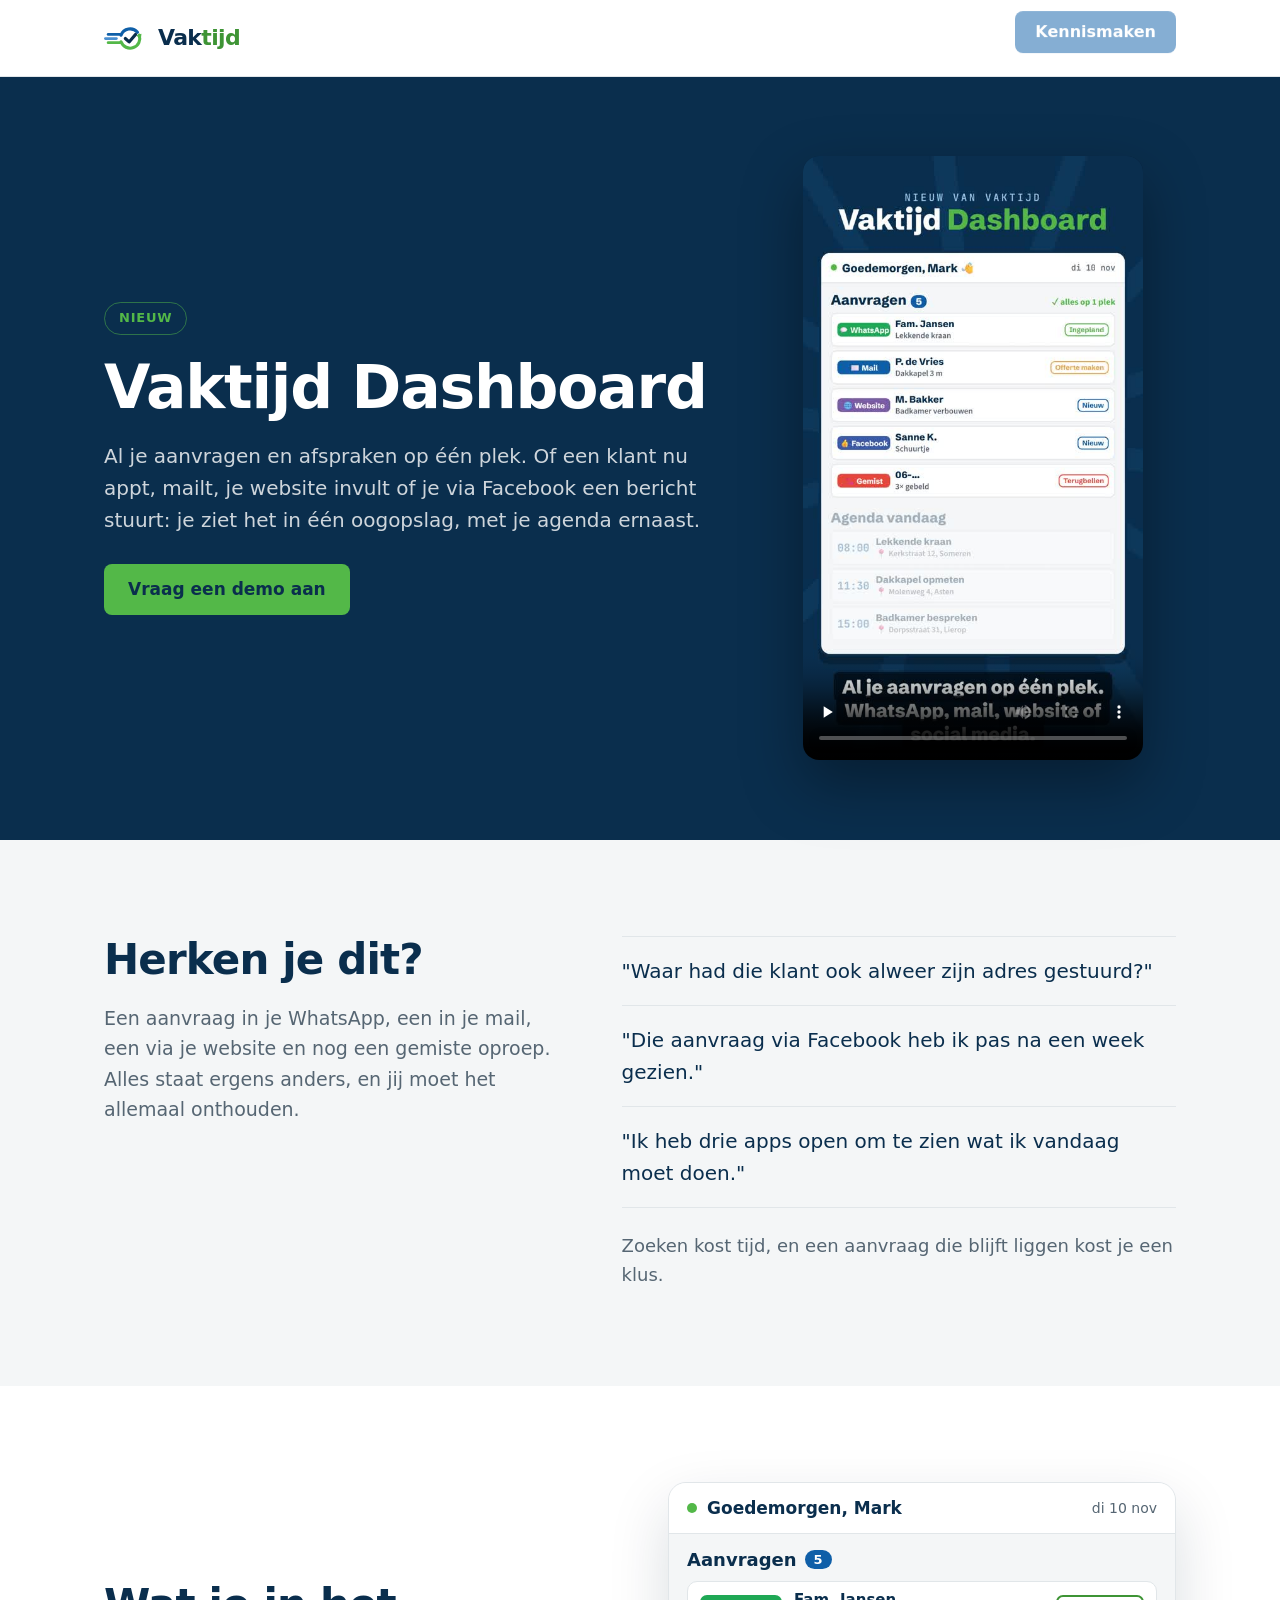
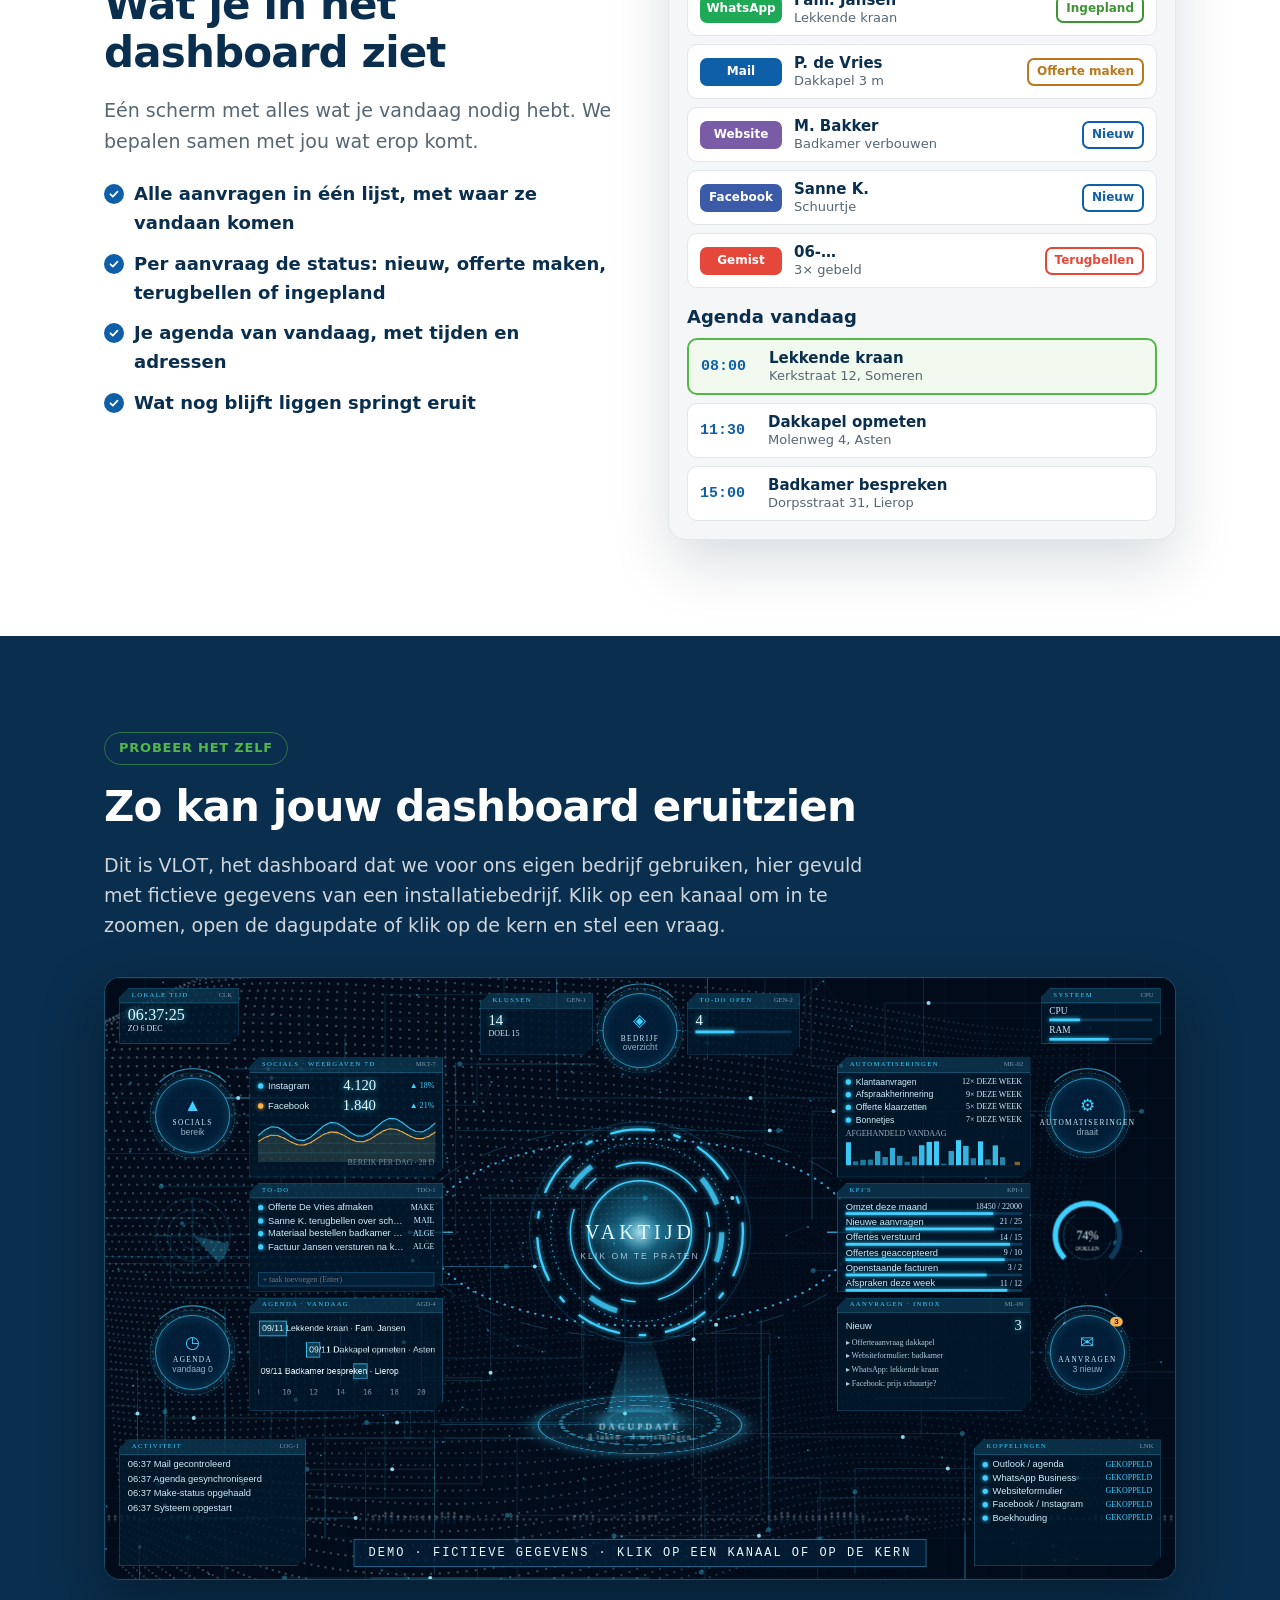
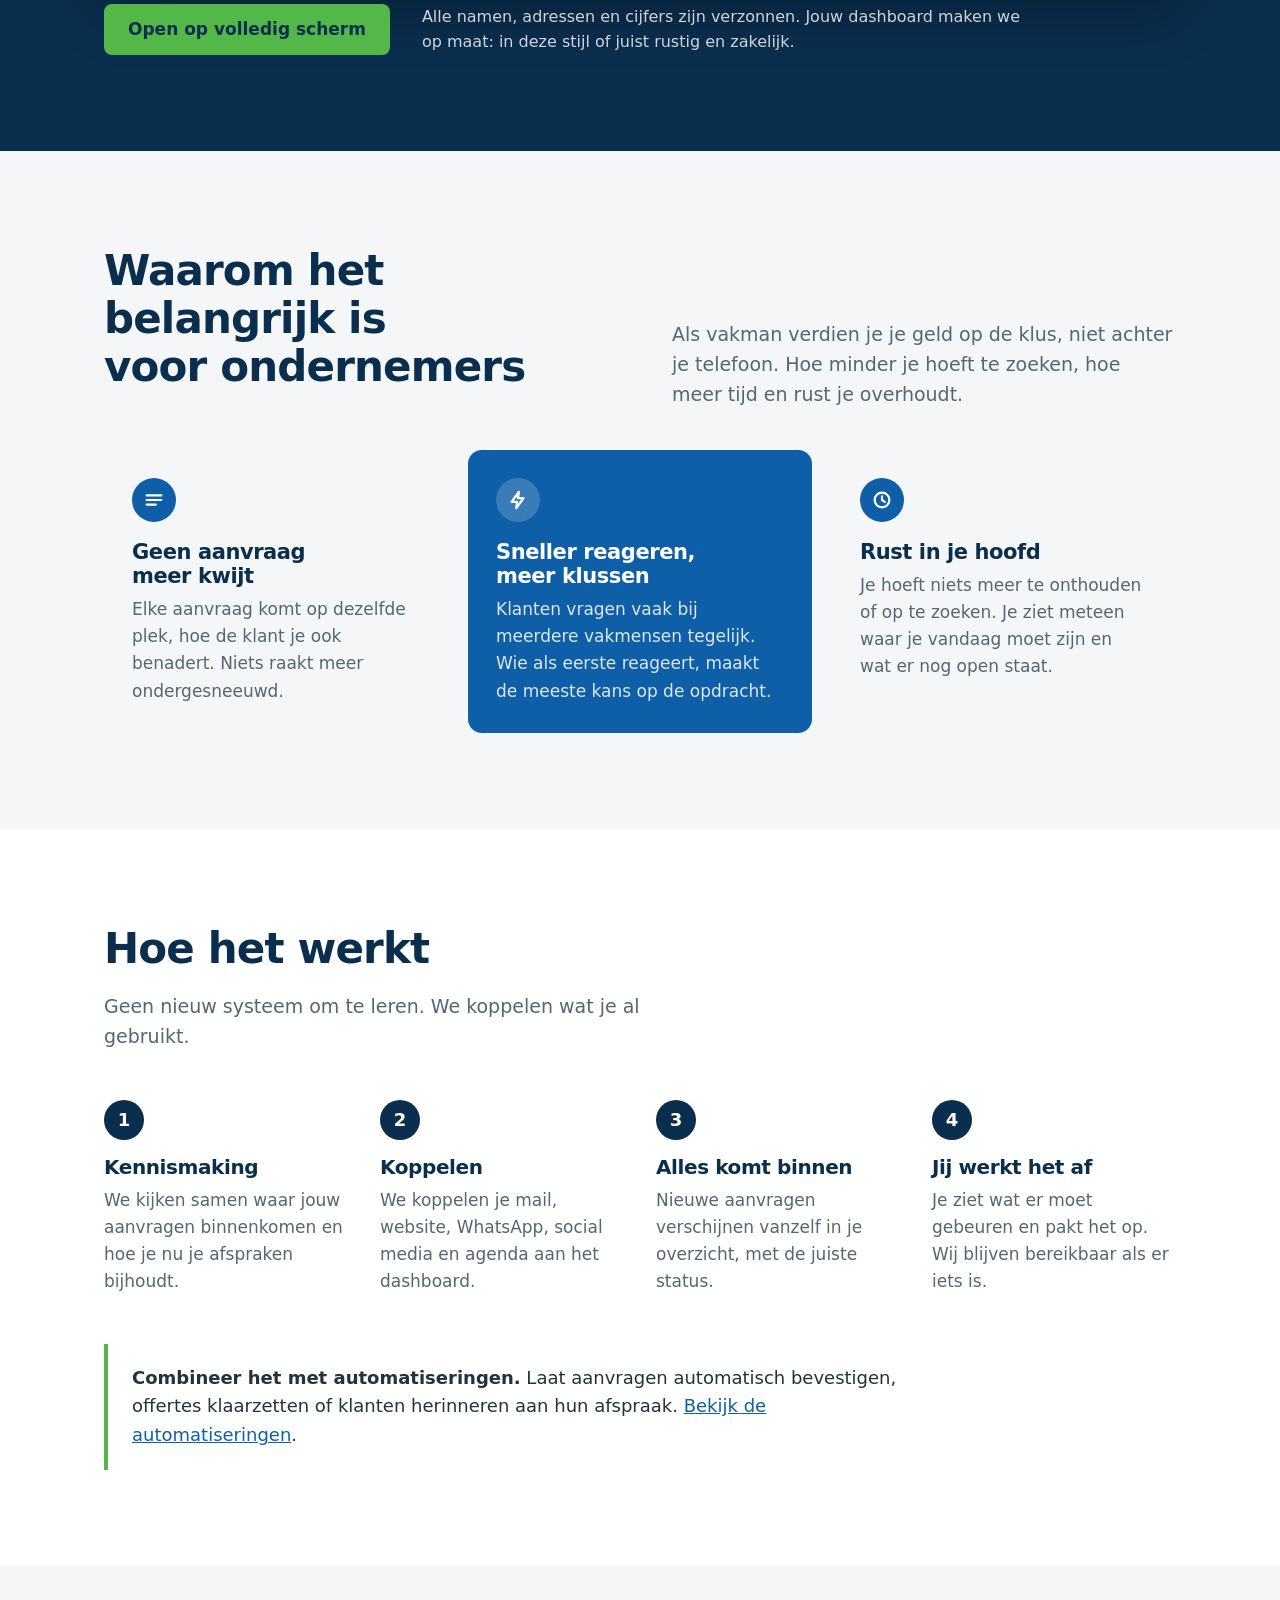
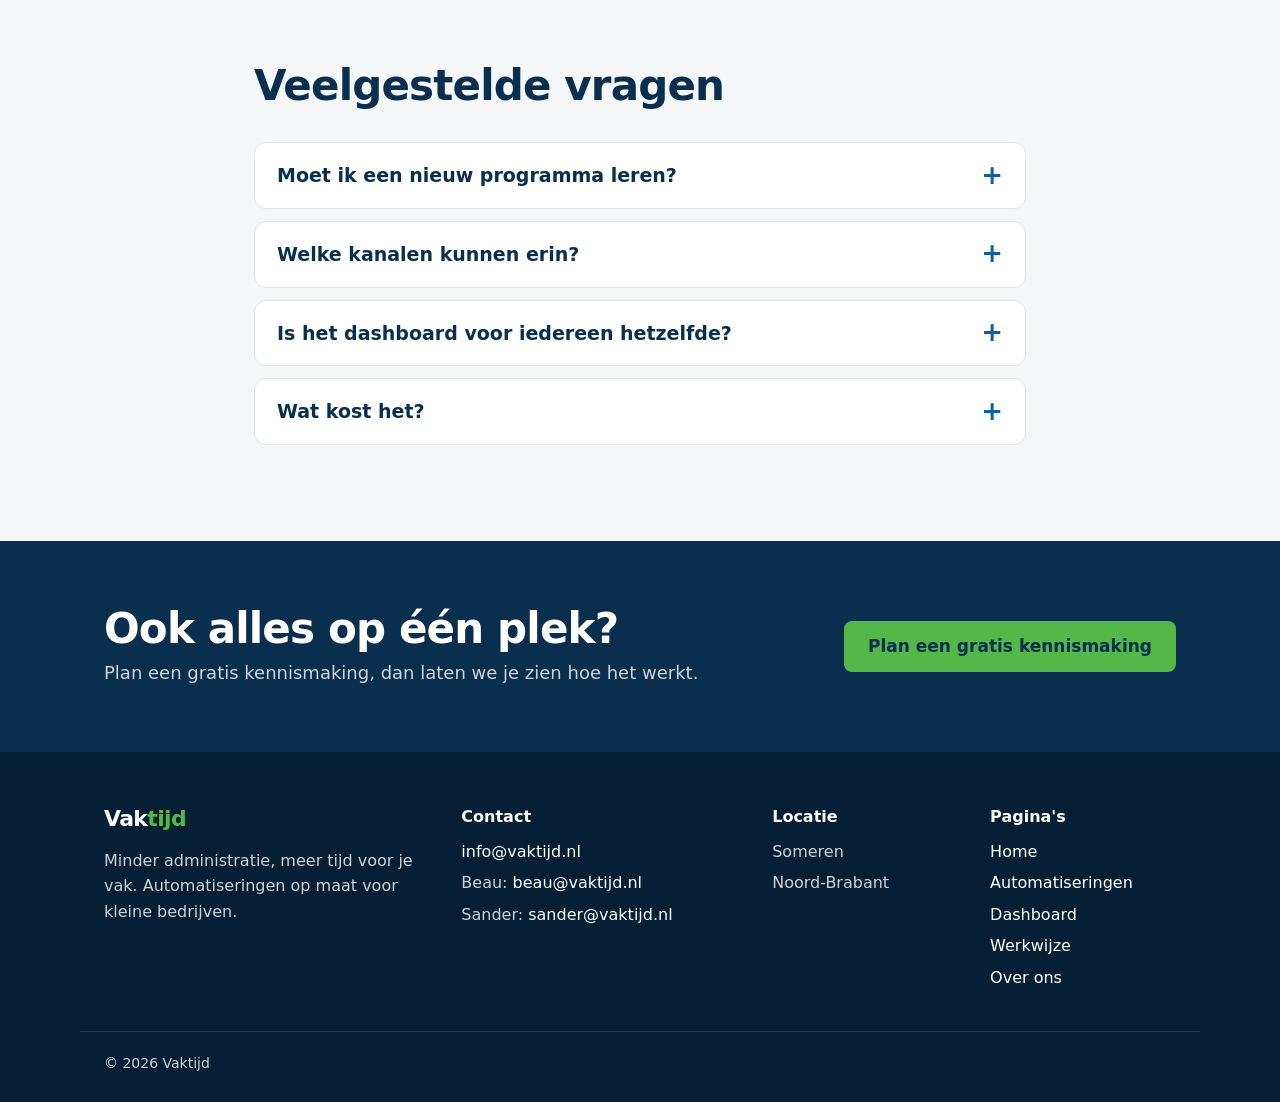
==== commit 1a4e8237: "Dashboardpagina: interactieve VLOT-demo met fictieve gegevens (vlot-demo.html, noindex) Co-Authored-" ====
--- a/dashboard.html
+++ b/dashboard.html
@@ -3,7 +3,7 @@
 <head>
 <meta charset="UTF-8">
 <meta name="viewport" content="width=device-width, initial-scale=1">
-<meta http-equiv="Content-Security-Policy" content="default-src 'self'; script-src 'self' https://static.cloudflareinsights.com; style-src 'self' https://fonts.googleapis.com; font-src https://fonts.gstatic.com; img-src 'self' data:; media-src 'self'; connect-src https://hook.eu1.make.com https://cloudflareinsights.com; form-action 'none'; base-uri 'self'; object-src 'none'; frame-src 'none'">
+<meta http-equiv="Content-Security-Policy" content="default-src 'self'; script-src 'self' https://static.cloudflareinsights.com; style-src 'self' https://fonts.googleapis.com; font-src https://fonts.gstatic.com; img-src 'self' data:; media-src 'self'; connect-src https://hook.eu1.make.com https://cloudflareinsights.com; form-action 'none'; base-uri 'self'; object-src 'none'; frame-src 'self'">
 <meta name="referrer" content="strict-origin-when-cross-origin">
 <meta name="theme-color" content="#0A2E4D">
 <title>Vaktijd Dashboard: al je aanvragen en afspraken op één plek | Vaktijd</title>
@@ -118,6 +118,21 @@
   </div>
 </section>
 
+<section id="demo" class="demo-section">
+  <div class="wrap">
+    <span class="pill pill-dark">Probeer het zelf</span>
+    <h2>Zo kan jouw dashboard eruitzien</h2>
+    <p class="intro">Dit is VLOT, het dashboard dat we voor ons eigen bedrijf gebruiken, hier gevuld met fictieve gegevens van een installatiebedrijf. Klik op een kanaal om in te zoomen, open de dagupdate of klik op de kern en stel een vraag.</p>
+    <div class="demo-frame">
+      <iframe src="vlot-demo.html" title="Interactieve demo van het Vaktijd Dashboard (VLOT) met fictieve gegevens" loading="lazy" allow="microphone"></iframe>
+    </div>
+    <div class="demo-actions">
+      <a href="vlot-demo.html" class="btn btn-green" target="_blank" rel="noopener">Open op volledig scherm</a>
+      <p class="demo-note">Alle namen, adressen en cijfers zijn verzonnen. Jouw dashboard maken we op maat: in deze stijl of juist rustig en zakelijk.</p>
+    </div>
+  </div>
+</section>
+
 <section id="waarom" class="soft">
   <div class="wrap">
     <div class="values-head">
--- a/style.css
+++ b/style.css
@@ -361,6 +361,14 @@
 .dm-alert{color:#E5483B;}
 .dm-time{flex:none;width:56px;font:700 15px/1 ui-monospace,'Courier New',monospace;color:var(--blue);}
 .dm-now{border:2px solid var(--green);background:#F1F9EF;}
+
+.demo-section{background:var(--ink);color:var(--white);}
+.demo-section h2{color:var(--white);}
+.demo-section .intro{color:var(--on-dark);max-width:40em;}
+.demo-frame{margin-top:36px;aspect-ratio:16/9;border-radius:16px;overflow:hidden;background:#020b1a;border:1px solid rgba(63,208,255,.35);box-shadow:0 24px 60px rgba(0,0,0,.35);}
+.demo-frame iframe{display:block;width:100%;height:100%;border:0;}
+.demo-actions{display:flex;align-items:center;gap:16px 32px;flex-wrap:wrap;margin-top:24px;}
+.demo-note{color:var(--on-dark);font-size:16px;max-width:38em;}
 
 .faq-wrap{max-width:820px;}
 .faq{margin-top:32px;display:grid;gap:12px;}
